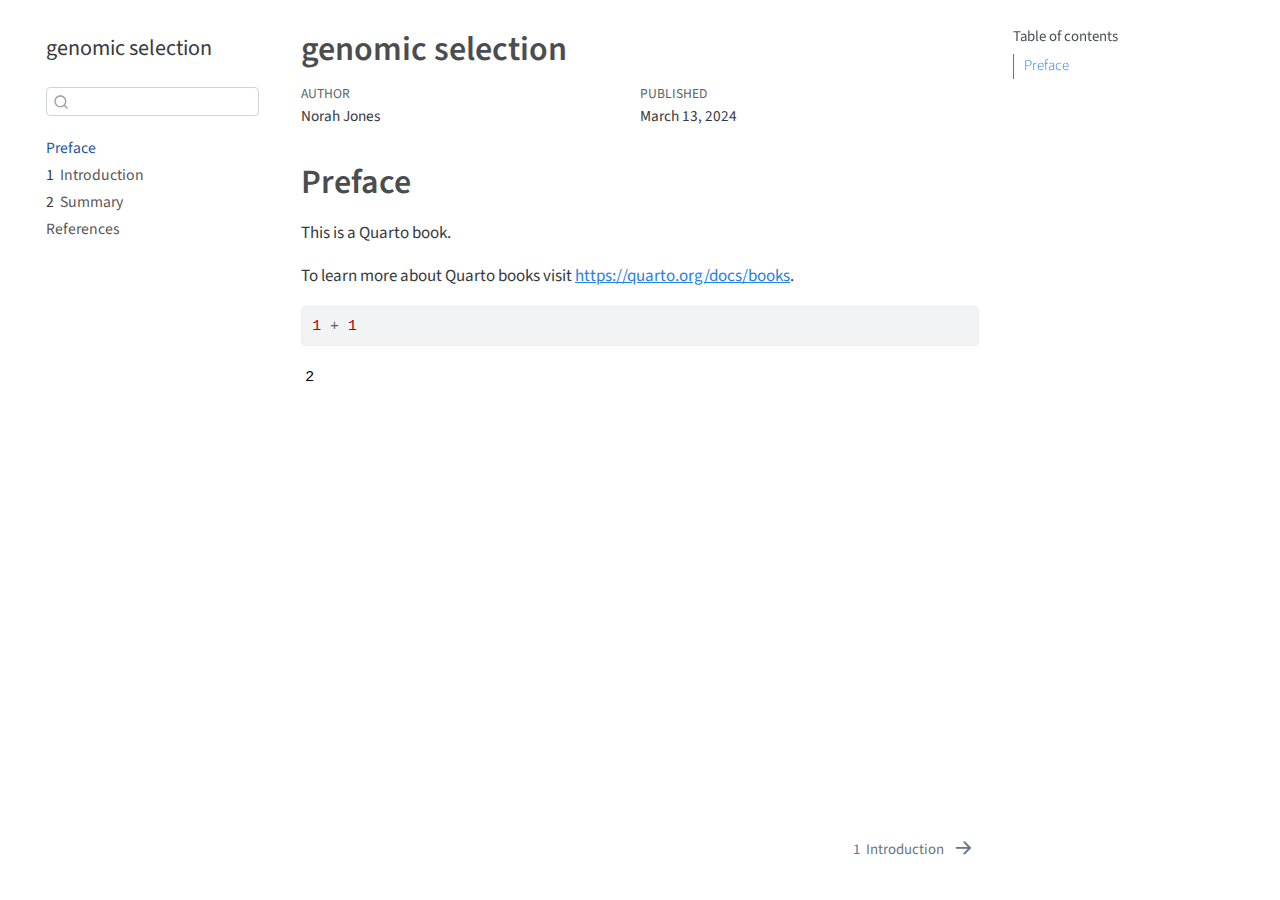
==== index.html @ f66734c4 "Built site for gh-pages" ====
<!DOCTYPE html>
<html xmlns="http://www.w3.org/1999/xhtml" lang="en" xml:lang="en"><head>

<meta charset="utf-8">
<meta name="generator" content="quarto-1.3.450">

<meta name="viewport" content="width=device-width, initial-scale=1.0, user-scalable=yes">

<meta name="author" content="Norah Jones">
<meta name="dcterms.date" content="2024-03-13">

<title>genomic selection</title>
<style>
code{white-space: pre-wrap;}
span.smallcaps{font-variant: small-caps;}
div.columns{display: flex; gap: min(4vw, 1.5em);}
div.column{flex: auto; overflow-x: auto;}
div.hanging-indent{margin-left: 1.5em; text-indent: -1.5em;}
ul.task-list{list-style: none;}
ul.task-list li input[type="checkbox"] {
  width: 0.8em;
  margin: 0 0.8em 0.2em -1em; /* quarto-specific, see https://github.com/quarto-dev/quarto-cli/issues/4556 */ 
  vertical-align: middle;
}
/* CSS for syntax highlighting */
pre > code.sourceCode { white-space: pre; position: relative; }
pre > code.sourceCode > span { display: inline-block; line-height: 1.25; }
pre > code.sourceCode > span:empty { height: 1.2em; }
.sourceCode { overflow: visible; }
code.sourceCode > span { color: inherit; text-decoration: inherit; }
div.sourceCode { margin: 1em 0; }
pre.sourceCode { margin: 0; }
@media screen {
div.sourceCode { overflow: auto; }
}
@media print {
pre > code.sourceCode { white-space: pre-wrap; }
pre > code.sourceCode > span { text-indent: -5em; padding-left: 5em; }
}
pre.numberSource code
  { counter-reset: source-line 0; }
pre.numberSource code > span
  { position: relative; left: -4em; counter-increment: source-line; }
pre.numberSource code > span > a:first-child::before
  { content: counter(source-line);
    position: relative; left: -1em; text-align: right; vertical-align: baseline;
    border: none; display: inline-block;
    -webkit-touch-callout: none; -webkit-user-select: none;
    -khtml-user-select: none; -moz-user-select: none;
    -ms-user-select: none; user-select: none;
    padding: 0 4px; width: 4em;
  }
pre.numberSource { margin-left: 3em;  padding-left: 4px; }
div.sourceCode
  {   }
@media screen {
pre > code.sourceCode > span > a:first-child::before { text-decoration: underline; }
}
</style>


<script src="site_libs/quarto-nav/quarto-nav.js"></script>
<script src="site_libs/quarto-nav/headroom.min.js"></script>
<script src="site_libs/clipboard/clipboard.min.js"></script>
<script src="site_libs/quarto-search/autocomplete.umd.js"></script>
<script src="site_libs/quarto-search/fuse.min.js"></script>
<script src="site_libs/quarto-search/quarto-search.js"></script>
<meta name="quarto:offset" content="./">
<link href="./intro.html" rel="next">
<script src="site_libs/quarto-html/quarto.js"></script>
<script src="site_libs/quarto-html/popper.min.js"></script>
<script src="site_libs/quarto-html/tippy.umd.min.js"></script>
<script src="site_libs/quarto-html/anchor.min.js"></script>
<link href="site_libs/quarto-html/tippy.css" rel="stylesheet">
<link href="site_libs/quarto-html/quarto-syntax-highlighting.css" rel="stylesheet" id="quarto-text-highlighting-styles">
<script src="site_libs/bootstrap/bootstrap.min.js"></script>
<link href="site_libs/bootstrap/bootstrap-icons.css" rel="stylesheet">
<link href="site_libs/bootstrap/bootstrap.min.css" rel="stylesheet" id="quarto-bootstrap" data-mode="light">
<script id="quarto-search-options" type="application/json">{
  "location": "sidebar",
  "copy-button": false,
  "collapse-after": 3,
  "panel-placement": "start",
  "type": "textbox",
  "limit": 20,
  "language": {
    "search-no-results-text": "No results",
    "search-matching-documents-text": "matching documents",
    "search-copy-link-title": "Copy link to search",
    "search-hide-matches-text": "Hide additional matches",
    "search-more-match-text": "more match in this document",
    "search-more-matches-text": "more matches in this document",
    "search-clear-button-title": "Clear",
    "search-detached-cancel-button-title": "Cancel",
    "search-submit-button-title": "Submit",
    "search-label": "Search"
  }
}</script>


</head>

<body class="nav-sidebar floating">

<div id="quarto-search-results"></div>
  <header id="quarto-header" class="headroom fixed-top">
  <nav class="quarto-secondary-nav">
    <div class="container-fluid d-flex">
      <button type="button" class="quarto-btn-toggle btn" data-bs-toggle="collapse" data-bs-target="#quarto-sidebar,#quarto-sidebar-glass" aria-controls="quarto-sidebar" aria-expanded="false" aria-label="Toggle sidebar navigation" onclick="if (window.quartoToggleHeadroom) { window.quartoToggleHeadroom(); }">
        <i class="bi bi-layout-text-sidebar-reverse"></i>
      </button>
      <nav class="quarto-page-breadcrumbs" aria-label="breadcrumb"><ol class="breadcrumb"><li class="breadcrumb-item"><a href="./index.html">Preface</a></li></ol></nav>
      <a class="flex-grow-1" role="button" data-bs-toggle="collapse" data-bs-target="#quarto-sidebar,#quarto-sidebar-glass" aria-controls="quarto-sidebar" aria-expanded="false" aria-label="Toggle sidebar navigation" onclick="if (window.quartoToggleHeadroom) { window.quartoToggleHeadroom(); }">      
      </a>
      <button type="button" class="btn quarto-search-button" aria-label="" onclick="window.quartoOpenSearch();">
        <i class="bi bi-search"></i>
      </button>
    </div>
  </nav>
</header>
<!-- content -->
<div id="quarto-content" class="quarto-container page-columns page-rows-contents page-layout-article">
<!-- sidebar -->
  <nav id="quarto-sidebar" class="sidebar collapse collapse-horizontal sidebar-navigation floating overflow-auto">
    <div class="pt-lg-2 mt-2 text-left sidebar-header">
    <div class="sidebar-title mb-0 py-0">
      <a href="./">genomic selection</a> 
    </div>
      </div>
        <div class="mt-2 flex-shrink-0 align-items-center">
        <div class="sidebar-search">
        <div id="quarto-search" class="" title="Search"></div>
        </div>
        </div>
    <div class="sidebar-menu-container"> 
    <ul class="list-unstyled mt-1">
        <li class="sidebar-item">
  <div class="sidebar-item-container"> 
  <a href="./index.html" class="sidebar-item-text sidebar-link active">
 <span class="menu-text">Preface</span></a>
  </div>
</li>
        <li class="sidebar-item">
  <div class="sidebar-item-container"> 
  <a href="./intro.html" class="sidebar-item-text sidebar-link">
 <span class="menu-text"><span class="chapter-number">1</span>&nbsp; <span class="chapter-title">Introduction</span></span></a>
  </div>
</li>
        <li class="sidebar-item">
  <div class="sidebar-item-container"> 
  <a href="./summary.html" class="sidebar-item-text sidebar-link">
 <span class="menu-text"><span class="chapter-number">2</span>&nbsp; <span class="chapter-title">Summary</span></span></a>
  </div>
</li>
        <li class="sidebar-item">
  <div class="sidebar-item-container"> 
  <a href="./references.html" class="sidebar-item-text sidebar-link">
 <span class="menu-text">References</span></a>
  </div>
</li>
    </ul>
    </div>
</nav>
<div id="quarto-sidebar-glass" data-bs-toggle="collapse" data-bs-target="#quarto-sidebar,#quarto-sidebar-glass"></div>
<!-- margin-sidebar -->
    <div id="quarto-margin-sidebar" class="sidebar margin-sidebar">
        <nav id="TOC" role="doc-toc" class="toc-active">
    <h2 id="toc-title">Table of contents</h2>
   
  <ul>
  <li><a href="#preface" id="toc-preface" class="nav-link active" data-scroll-target="#preface">Preface</a></li>
  </ul>
</nav>
    </div>
<!-- main -->
<main class="content" id="quarto-document-content">

<header id="title-block-header" class="quarto-title-block default">
<div class="quarto-title">
<h1 class="title">genomic selection</h1>
</div>



<div class="quarto-title-meta">

    <div>
    <div class="quarto-title-meta-heading">Author</div>
    <div class="quarto-title-meta-contents">
             <p>Norah Jones </p>
          </div>
  </div>
    
    <div>
    <div class="quarto-title-meta-heading">Published</div>
    <div class="quarto-title-meta-contents">
      <p class="date">March 13, 2024</p>
    </div>
  </div>
  
    
  </div>
  

</header>

<section id="preface" class="level1 unnumbered">
<h1 class="unnumbered">Preface</h1>
<p>This is a Quarto book.</p>
<p>To learn more about Quarto books visit <a href="https://quarto.org/docs/books" class="uri">https://quarto.org/docs/books</a>.</p>
<div class="cell" data-execution_count="1">
<div class="sourceCode cell-code" id="cb1"><pre class="sourceCode python code-with-copy"><code class="sourceCode python"><span id="cb1-1"><a href="#cb1-1" aria-hidden="true" tabindex="-1"></a><span class="dv">1</span> <span class="op">+</span> <span class="dv">1</span></span></code><button title="Copy to Clipboard" class="code-copy-button"><i class="bi"></i></button></pre></div>
<div class="cell-output cell-output-display" data-execution_count="1">
<pre><code>2</code></pre>
</div>
</div>


</section>

</main> <!-- /main -->
<script id="quarto-html-after-body" type="application/javascript">
window.document.addEventListener("DOMContentLoaded", function (event) {
  const toggleBodyColorMode = (bsSheetEl) => {
    const mode = bsSheetEl.getAttribute("data-mode");
    const bodyEl = window.document.querySelector("body");
    if (mode === "dark") {
      bodyEl.classList.add("quarto-dark");
      bodyEl.classList.remove("quarto-light");
    } else {
      bodyEl.classList.add("quarto-light");
      bodyEl.classList.remove("quarto-dark");
    }
  }
  const toggleBodyColorPrimary = () => {
    const bsSheetEl = window.document.querySelector("link#quarto-bootstrap");
    if (bsSheetEl) {
      toggleBodyColorMode(bsSheetEl);
    }
  }
  toggleBodyColorPrimary();  
  const icon = "";
  const anchorJS = new window.AnchorJS();
  anchorJS.options = {
    placement: 'right',
    icon: icon
  };
  anchorJS.add('.anchored');
  const isCodeAnnotation = (el) => {
    for (const clz of el.classList) {
      if (clz.startsWith('code-annotation-')) {                     
        return true;
      }
    }
    return false;
  }
  const clipboard = new window.ClipboardJS('.code-copy-button', {
    text: function(trigger) {
      const codeEl = trigger.previousElementSibling.cloneNode(true);
      for (const childEl of codeEl.children) {
        if (isCodeAnnotation(childEl)) {
          childEl.remove();
        }
      }
      return codeEl.innerText;
    }
  });
  clipboard.on('success', function(e) {
    // button target
    const button = e.trigger;
    // don't keep focus
    button.blur();
    // flash "checked"
    button.classList.add('code-copy-button-checked');
    var currentTitle = button.getAttribute("title");
    button.setAttribute("title", "Copied!");
    let tooltip;
    if (window.bootstrap) {
      button.setAttribute("data-bs-toggle", "tooltip");
      button.setAttribute("data-bs-placement", "left");
      button.setAttribute("data-bs-title", "Copied!");
      tooltip = new bootstrap.Tooltip(button, 
        { trigger: "manual", 
          customClass: "code-copy-button-tooltip",
          offset: [0, -8]});
      tooltip.show();    
    }
    setTimeout(function() {
      if (tooltip) {
        tooltip.hide();
        button.removeAttribute("data-bs-title");
        button.removeAttribute("data-bs-toggle");
        button.removeAttribute("data-bs-placement");
      }
      button.setAttribute("title", currentTitle);
      button.classList.remove('code-copy-button-checked');
    }, 1000);
    // clear code selection
    e.clearSelection();
  });
  function tippyHover(el, contentFn) {
    const config = {
      allowHTML: true,
      content: contentFn,
      maxWidth: 500,
      delay: 100,
      arrow: false,
      appendTo: function(el) {
          return el.parentElement;
      },
      interactive: true,
      interactiveBorder: 10,
      theme: 'quarto',
      placement: 'bottom-start'
    };
    window.tippy(el, config); 
  }
  const noterefs = window.document.querySelectorAll('a[role="doc-noteref"]');
  for (var i=0; i<noterefs.length; i++) {
    const ref = noterefs[i];
    tippyHover(ref, function() {
      // use id or data attribute instead here
      let href = ref.getAttribute('data-footnote-href') || ref.getAttribute('href');
      try { href = new URL(href).hash; } catch {}
      const id = href.replace(/^#\/?/, "");
      const note = window.document.getElementById(id);
      return note.innerHTML;
    });
  }
      let selectedAnnoteEl;
      const selectorForAnnotation = ( cell, annotation) => {
        let cellAttr = 'data-code-cell="' + cell + '"';
        let lineAttr = 'data-code-annotation="' +  annotation + '"';
        const selector = 'span[' + cellAttr + '][' + lineAttr + ']';
        return selector;
      }
      const selectCodeLines = (annoteEl) => {
        const doc = window.document;
        const targetCell = annoteEl.getAttribute("data-target-cell");
        const targetAnnotation = annoteEl.getAttribute("data-target-annotation");
        const annoteSpan = window.document.querySelector(selectorForAnnotation(targetCell, targetAnnotation));
        const lines = annoteSpan.getAttribute("data-code-lines").split(",");
        const lineIds = lines.map((line) => {
          return targetCell + "-" + line;
        })
        let top = null;
        let height = null;
        let parent = null;
        if (lineIds.length > 0) {
            //compute the position of the single el (top and bottom and make a div)
            const el = window.document.getElementById(lineIds[0]);
            top = el.offsetTop;
            height = el.offsetHeight;
            parent = el.parentElement.parentElement;
          if (lineIds.length > 1) {
            const lastEl = window.document.getElementById(lineIds[lineIds.length - 1]);
            const bottom = lastEl.offsetTop + lastEl.offsetHeight;
            height = bottom - top;
          }
          if (top !== null && height !== null && parent !== null) {
            // cook up a div (if necessary) and position it 
            let div = window.document.getElementById("code-annotation-line-highlight");
            if (div === null) {
              div = window.document.createElement("div");
              div.setAttribute("id", "code-annotation-line-highlight");
              div.style.position = 'absolute';
              parent.appendChild(div);
            }
            div.style.top = top - 2 + "px";
            div.style.height = height + 4 + "px";
            let gutterDiv = window.document.getElementById("code-annotation-line-highlight-gutter");
            if (gutterDiv === null) {
              gutterDiv = window.document.createElement("div");
              gutterDiv.setAttribute("id", "code-annotation-line-highlight-gutter");
              gutterDiv.style.position = 'absolute';
              const codeCell = window.document.getElementById(targetCell);
              const gutter = codeCell.querySelector('.code-annotation-gutter');
              gutter.appendChild(gutterDiv);
            }
            gutterDiv.style.top = top - 2 + "px";
            gutterDiv.style.height = height + 4 + "px";
          }
          selectedAnnoteEl = annoteEl;
        }
      };
      const unselectCodeLines = () => {
        const elementsIds = ["code-annotation-line-highlight", "code-annotation-line-highlight-gutter"];
        elementsIds.forEach((elId) => {
          const div = window.document.getElementById(elId);
          if (div) {
            div.remove();
          }
        });
        selectedAnnoteEl = undefined;
      };
      // Attach click handler to the DT
      const annoteDls = window.document.querySelectorAll('dt[data-target-cell]');
      for (const annoteDlNode of annoteDls) {
        annoteDlNode.addEventListener('click', (event) => {
          const clickedEl = event.target;
          if (clickedEl !== selectedAnnoteEl) {
            unselectCodeLines();
            const activeEl = window.document.querySelector('dt[data-target-cell].code-annotation-active');
            if (activeEl) {
              activeEl.classList.remove('code-annotation-active');
            }
            selectCodeLines(clickedEl);
            clickedEl.classList.add('code-annotation-active');
          } else {
            // Unselect the line
            unselectCodeLines();
            clickedEl.classList.remove('code-annotation-active');
          }
        });
      }
  const findCites = (el) => {
    const parentEl = el.parentElement;
    if (parentEl) {
      const cites = parentEl.dataset.cites;
      if (cites) {
        return {
          el,
          cites: cites.split(' ')
        };
      } else {
        return findCites(el.parentElement)
      }
    } else {
      return undefined;
    }
  };
  var bibliorefs = window.document.querySelectorAll('a[role="doc-biblioref"]');
  for (var i=0; i<bibliorefs.length; i++) {
    const ref = bibliorefs[i];
    const citeInfo = findCites(ref);
    if (citeInfo) {
      tippyHover(citeInfo.el, function() {
        var popup = window.document.createElement('div');
        citeInfo.cites.forEach(function(cite) {
          var citeDiv = window.document.createElement('div');
          citeDiv.classList.add('hanging-indent');
          citeDiv.classList.add('csl-entry');
          var biblioDiv = window.document.getElementById('ref-' + cite);
          if (biblioDiv) {
            citeDiv.innerHTML = biblioDiv.innerHTML;
          }
          popup.appendChild(citeDiv);
        });
        return popup.innerHTML;
      });
    }
  }
});
</script>
<nav class="page-navigation">
  <div class="nav-page nav-page-previous">
  </div>
  <div class="nav-page nav-page-next">
      <a href="./intro.html" class="pagination-link">
        <span class="nav-page-text"><span class="chapter-number">1</span>&nbsp; <span class="chapter-title">Introduction</span></span> <i class="bi bi-arrow-right-short"></i>
      </a>
  </div>
</nav>
</div> <!-- /content -->



</body></html>
---- site_libs/quarto-html/tippy.css ----
.tippy-box[data-animation=fade][data-state=hidden]{opacity:0}[data-tippy-root]{max-width:calc(100vw - 10px)}.tippy-box{position:relative;background-color:#333;color:#fff;border-radius:4px;font-size:14px;line-height:1.4;white-space:normal;outline:0;transition-property:transform,visibility,opacity}.tippy-box[data-placement^=top]>.tippy-arrow{bottom:0}.tippy-box[data-placement^=top]>.tippy-arrow:before{bottom:-7px;left:0;border-width:8px 8px 0;border-top-color:initial;transform-origin:center top}.tippy-box[data-placement^=bottom]>.tippy-arrow{top:0}.tippy-box[data-placement^=bottom]>.tippy-arrow:before{top:-7px;left:0;border-width:0 8px 8px;border-bottom-color:initial;transform-origin:center bottom}.tippy-box[data-placement^=left]>.tippy-arrow{right:0}.tippy-box[data-placement^=left]>.tippy-arrow:before{border-width:8px 0 8px 8px;border-left-color:initial;right:-7px;transform-origin:center left}.tippy-box[data-placement^=right]>.tippy-arrow{left:0}.tippy-box[data-placement^=right]>.tippy-arrow:before{left:-7px;border-width:8px 8px 8px 0;border-right-color:initial;transform-origin:center right}.tippy-box[data-inertia][data-state=visible]{transition-timing-function:cubic-bezier(.54,1.5,.38,1.11)}.tippy-arrow{width:16px;height:16px;color:#333}.tippy-arrow:before{content:"";position:absolute;border-color:transparent;border-style:solid}.tippy-content{position:relative;padding:5px 9px;z-index:1}
---- site_libs/quarto-html/quarto-syntax-highlighting.css ----
/* quarto syntax highlight colors */
:root {
  --quarto-hl-ot-color: #003B4F;
  --quarto-hl-at-color: #657422;
  --quarto-hl-ss-color: #20794D;
  --quarto-hl-an-color: #5E5E5E;
  --quarto-hl-fu-color: #4758AB;
  --quarto-hl-st-color: #20794D;
  --quarto-hl-cf-color: #003B4F;
  --quarto-hl-op-color: #5E5E5E;
  --quarto-hl-er-color: #AD0000;
  --quarto-hl-bn-color: #AD0000;
  --quarto-hl-al-color: #AD0000;
  --quarto-hl-va-color: #111111;
  --quarto-hl-bu-color: inherit;
  --quarto-hl-ex-color: inherit;
  --quarto-hl-pp-color: #AD0000;
  --quarto-hl-in-color: #5E5E5E;
  --quarto-hl-vs-color: #20794D;
  --quarto-hl-wa-color: #5E5E5E;
  --quarto-hl-do-color: #5E5E5E;
  --quarto-hl-im-color: #00769E;
  --quarto-hl-ch-color: #20794D;
  --quarto-hl-dt-color: #AD0000;
  --quarto-hl-fl-color: #AD0000;
  --quarto-hl-co-color: #5E5E5E;
  --quarto-hl-cv-color: #5E5E5E;
  --quarto-hl-cn-color: #8f5902;
  --quarto-hl-sc-color: #5E5E5E;
  --quarto-hl-dv-color: #AD0000;
  --quarto-hl-kw-color: #003B4F;
}

/* other quarto variables */
:root {
  --quarto-font-monospace: SFMono-Regular, Menlo, Monaco, Consolas, "Liberation Mono", "Courier New", monospace;
}

pre > code.sourceCode > span {
  color: #003B4F;
}

code span {
  color: #003B4F;
}

code.sourceCode > span {
  color: #003B4F;
}

div.sourceCode,
div.sourceCode pre.sourceCode {
  color: #003B4F;
}

code span.ot {
  color: #003B4F;
  font-style: inherit;
}

code span.at {
  color: #657422;
  font-style: inherit;
}

code span.ss {
  color: #20794D;
  font-style: inherit;
}

code span.an {
  color: #5E5E5E;
  font-style: inherit;
}

code span.fu {
  color: #4758AB;
  font-style: inherit;
}

code span.st {
  color: #20794D;
  font-style: inherit;
}

code span.cf {
  color: #003B4F;
  font-style: inherit;
}

code span.op {
  color: #5E5E5E;
  font-style: inherit;
}

code span.er {
  color: #AD0000;
  font-style: inherit;
}

code span.bn {
  color: #AD0000;
  font-style: inherit;
}

code span.al {
  color: #AD0000;
  font-style: inherit;
}

code span.va {
  color: #111111;
  font-style: inherit;
}

code span.bu {
  font-style: inherit;
}

code span.ex {
  font-style: inherit;
}

code span.pp {
  color: #AD0000;
  font-style: inherit;
}

code span.in {
  color: #5E5E5E;
  font-style: inherit;
}

code span.vs {
  color: #20794D;
  font-style: inherit;
}

code span.wa {
  color: #5E5E5E;
  font-style: italic;
}

code span.do {
  color: #5E5E5E;
  font-style: italic;
}

code span.im {
  color: #00769E;
  font-style: inherit;
}

code span.ch {
  color: #20794D;
  font-style: inherit;
}

code span.dt {
  color: #AD0000;
  font-style: inherit;
}

code span.fl {
  color: #AD0000;
  font-style: inherit;
}

code span.co {
  color: #5E5E5E;
  font-style: inherit;
}

code span.cv {
  color: #5E5E5E;
  font-style: italic;
}

code span.cn {
  color: #8f5902;
  font-style: inherit;
}

code span.sc {
  color: #5E5E5E;
  font-style: inherit;
}

code span.dv {
  color: #AD0000;
  font-style: inherit;
}

code span.kw {
  color: #003B4F;
  font-style: inherit;
}

.prevent-inlining {
  content: "</";
}

/*# sourceMappingURL=debc5d5d77c3f9108843748ff7464032.css.map */
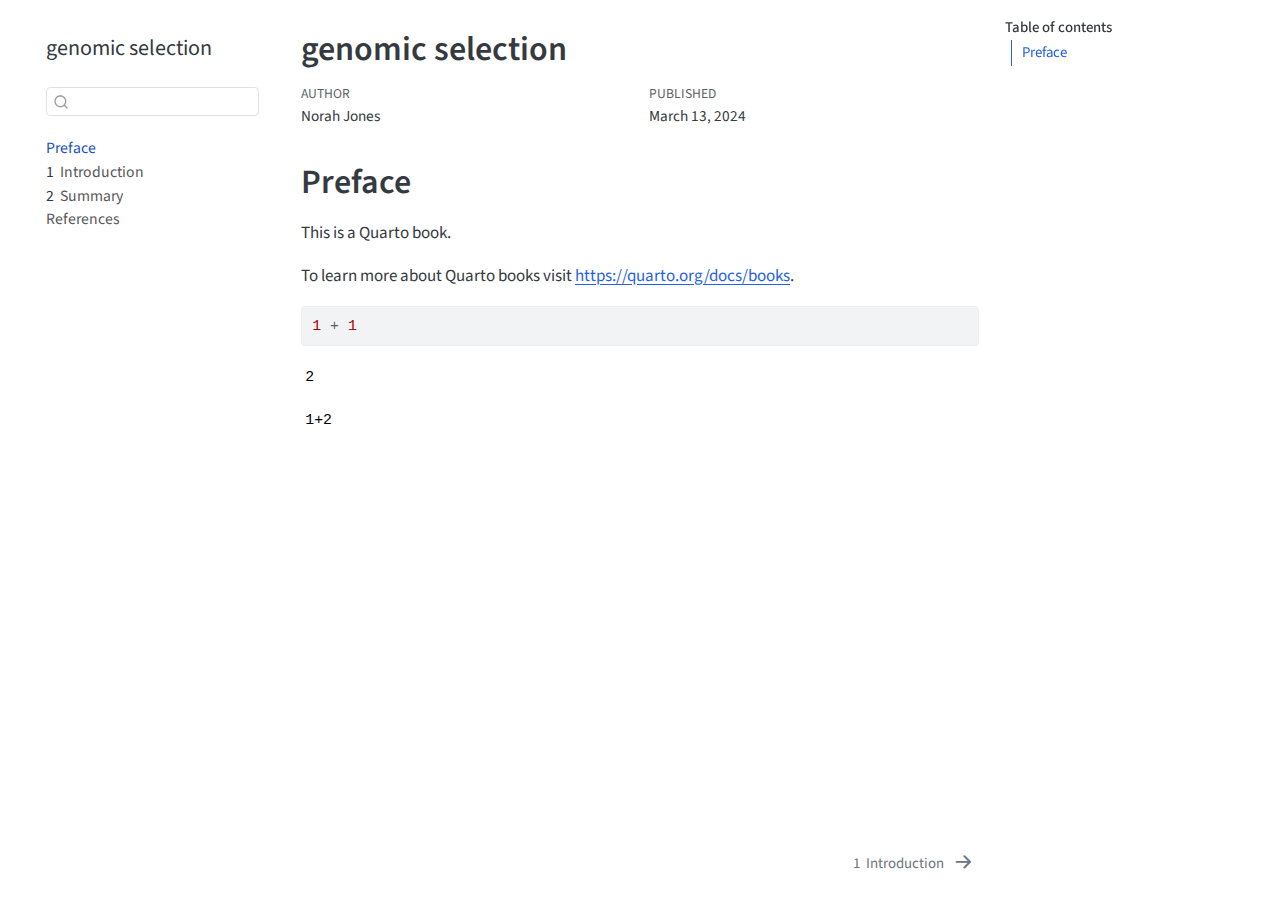
==== commit 31071e74: "Built site for gh-pages" ====
--- a/index.html
+++ b/index.html
@@ -2,7 +2,7 @@
 <html xmlns="http://www.w3.org/1999/xhtml" lang="en" xml:lang="en"><head>
 
 <meta charset="utf-8">
-<meta name="generator" content="quarto-1.3.450">
+<meta name="generator" content="quarto-1.4.551">
 
 <meta name="viewport" content="width=device-width, initial-scale=1.0, user-scalable=yes">
 
@@ -24,7 +24,7 @@
 }
 /* CSS for syntax highlighting */
 pre > code.sourceCode { white-space: pre; position: relative; }
-pre > code.sourceCode > span { display: inline-block; line-height: 1.25; }
+pre > code.sourceCode > span { line-height: 1.25; }
 pre > code.sourceCode > span:empty { height: 1.2em; }
 .sourceCode { overflow: visible; }
 code.sourceCode > span { color: inherit; text-decoration: inherit; }
@@ -82,7 +82,13 @@
   "collapse-after": 3,
   "panel-placement": "start",
   "type": "textbox",
-  "limit": 20,
+  "limit": 50,
+  "keyboard-shortcut": [
+    "f",
+    "/",
+    "s"
+  ],
+  "show-item-context": false,
   "language": {
     "search-no-results-text": "No results",
     "search-matching-documents-text": "matching documents",
@@ -91,6 +97,7 @@
     "search-more-match-text": "more match in this document",
     "search-more-matches-text": "more matches in this document",
     "search-clear-button-title": "Clear",
+    "search-text-placeholder": "",
     "search-detached-cancel-button-title": "Cancel",
     "search-submit-button-title": "Submit",
     "search-label": "Search"
@@ -106,12 +113,12 @@
   <header id="quarto-header" class="headroom fixed-top">
   <nav class="quarto-secondary-nav">
     <div class="container-fluid d-flex">
-      <button type="button" class="quarto-btn-toggle btn" data-bs-toggle="collapse" data-bs-target="#quarto-sidebar,#quarto-sidebar-glass" aria-controls="quarto-sidebar" aria-expanded="false" aria-label="Toggle sidebar navigation" onclick="if (window.quartoToggleHeadroom) { window.quartoToggleHeadroom(); }">
+      <button type="button" class="quarto-btn-toggle btn" data-bs-toggle="collapse" data-bs-target=".quarto-sidebar-collapse-item" aria-controls="quarto-sidebar" aria-expanded="false" aria-label="Toggle sidebar navigation" onclick="if (window.quartoToggleHeadroom) { window.quartoToggleHeadroom(); }">
         <i class="bi bi-layout-text-sidebar-reverse"></i>
       </button>
-      <nav class="quarto-page-breadcrumbs" aria-label="breadcrumb"><ol class="breadcrumb"><li class="breadcrumb-item"><a href="./index.html">Preface</a></li></ol></nav>
-      <a class="flex-grow-1" role="button" data-bs-toggle="collapse" data-bs-target="#quarto-sidebar,#quarto-sidebar-glass" aria-controls="quarto-sidebar" aria-expanded="false" aria-label="Toggle sidebar navigation" onclick="if (window.quartoToggleHeadroom) { window.quartoToggleHeadroom(); }">      
-      </a>
+        <nav class="quarto-page-breadcrumbs" aria-label="breadcrumb"><ol class="breadcrumb"><li class="breadcrumb-item"><a href="./index.html">Preface</a></li></ol></nav>
+        <a class="flex-grow-1" role="button" data-bs-toggle="collapse" data-bs-target=".quarto-sidebar-collapse-item" aria-controls="quarto-sidebar" aria-expanded="false" aria-label="Toggle sidebar navigation" onclick="if (window.quartoToggleHeadroom) { window.quartoToggleHeadroom(); }">      
+        </a>
       <button type="button" class="btn quarto-search-button" aria-label="" onclick="window.quartoOpenSearch();">
         <i class="bi bi-search"></i>
       </button>
@@ -121,7 +128,7 @@
 <!-- content -->
 <div id="quarto-content" class="quarto-container page-columns page-rows-contents page-layout-article">
 <!-- sidebar -->
-  <nav id="quarto-sidebar" class="sidebar collapse collapse-horizontal sidebar-navigation floating overflow-auto">
+  <nav id="quarto-sidebar" class="sidebar collapse collapse-horizontal quarto-sidebar-collapse-item sidebar-navigation floating overflow-auto">
     <div class="pt-lg-2 mt-2 text-left sidebar-header">
     <div class="sidebar-title mb-0 py-0">
       <a href="./">genomic selection</a> 
@@ -161,7 +168,7 @@
     </ul>
     </div>
 </nav>
-<div id="quarto-sidebar-glass" data-bs-toggle="collapse" data-bs-target="#quarto-sidebar,#quarto-sidebar-glass"></div>
+<div id="quarto-sidebar-glass" class="quarto-sidebar-collapse-item" data-bs-toggle="collapse" data-bs-target=".quarto-sidebar-collapse-item"></div>
 <!-- margin-sidebar -->
     <div id="quarto-margin-sidebar" class="sidebar margin-sidebar">
         <nav id="TOC" role="doc-toc" class="toc-active">
@@ -202,18 +209,21 @@
   </div>
   
 
+
 </header>
+
 
 <section id="preface" class="level1 unnumbered">
 <h1 class="unnumbered">Preface</h1>
 <p>This is a Quarto book.</p>
 <p>To learn more about Quarto books visit <a href="https://quarto.org/docs/books" class="uri">https://quarto.org/docs/books</a>.</p>
-<div class="cell" data-execution_count="1">
+<div id="26f8bf1b" class="cell" data-execution_count="1">
 <div class="sourceCode cell-code" id="cb1"><pre class="sourceCode python code-with-copy"><code class="sourceCode python"><span id="cb1-1"><a href="#cb1-1" aria-hidden="true" tabindex="-1"></a><span class="dv">1</span> <span class="op">+</span> <span class="dv">1</span></span></code><button title="Copy to Clipboard" class="code-copy-button"><i class="bi"></i></button></pre></div>
 <div class="cell-output cell-output-display" data-execution_count="1">
 <pre><code>2</code></pre>
 </div>
 </div>
+<pre class="{r}"><code>1+2</code></pre>
 
 
 </section>
@@ -298,10 +308,27 @@
     // clear code selection
     e.clearSelection();
   });
-  function tippyHover(el, contentFn) {
+    var localhostRegex = new RegExp(/^(?:http|https):\/\/localhost\:?[0-9]*\//);
+    var mailtoRegex = new RegExp(/^mailto:/);
+      var filterRegex = new RegExp('/' + window.location.host + '/');
+    var isInternal = (href) => {
+        return filterRegex.test(href) || localhostRegex.test(href) || mailtoRegex.test(href);
+    }
+    // Inspect non-navigation links and adorn them if external
+ 	var links = window.document.querySelectorAll('a[href]:not(.nav-link):not(.navbar-brand):not(.toc-action):not(.sidebar-link):not(.sidebar-item-toggle):not(.pagination-link):not(.no-external):not([aria-hidden]):not(.dropdown-item):not(.quarto-navigation-tool)');
+    for (var i=0; i<links.length; i++) {
+      const link = links[i];
+      if (!isInternal(link.href)) {
+        // undo the damage that might have been done by quarto-nav.js in the case of
+        // links that we want to consider external
+        if (link.dataset.originalHref !== undefined) {
+          link.href = link.dataset.originalHref;
+        }
+      }
+    }
+  function tippyHover(el, contentFn, onTriggerFn, onUntriggerFn) {
     const config = {
       allowHTML: true,
-      content: contentFn,
       maxWidth: 500,
       delay: 100,
       arrow: false,
@@ -311,8 +338,17 @@
       interactive: true,
       interactiveBorder: 10,
       theme: 'quarto',
-      placement: 'bottom-start'
+      placement: 'bottom-start',
     };
+    if (contentFn) {
+      config.content = contentFn;
+    }
+    if (onTriggerFn) {
+      config.onTrigger = onTriggerFn;
+    }
+    if (onUntriggerFn) {
+      config.onUntrigger = onUntriggerFn;
+    }
     window.tippy(el, config); 
   }
   const noterefs = window.document.querySelectorAll('a[role="doc-noteref"]');
@@ -324,7 +360,130 @@
       try { href = new URL(href).hash; } catch {}
       const id = href.replace(/^#\/?/, "");
       const note = window.document.getElementById(id);
-      return note.innerHTML;
+      if (note) {
+        return note.innerHTML;
+      } else {
+        return "";
+      }
+    });
+  }
+  const xrefs = window.document.querySelectorAll('a.quarto-xref');
+  const processXRef = (id, note) => {
+    // Strip column container classes
+    const stripColumnClz = (el) => {
+      el.classList.remove("page-full", "page-columns");
+      if (el.children) {
+        for (const child of el.children) {
+          stripColumnClz(child);
+        }
+      }
+    }
+    stripColumnClz(note)
+    if (id === null || id.startsWith('sec-')) {
+      // Special case sections, only their first couple elements
+      const container = document.createElement("div");
+      if (note.children && note.children.length > 2) {
+        container.appendChild(note.children[0].cloneNode(true));
+        for (let i = 1; i < note.children.length; i++) {
+          const child = note.children[i];
+          if (child.tagName === "P" && child.innerText === "") {
+            continue;
+          } else {
+            container.appendChild(child.cloneNode(true));
+            break;
+          }
+        }
+        if (window.Quarto?.typesetMath) {
+          window.Quarto.typesetMath(container);
+        }
+        return container.innerHTML
+      } else {
+        if (window.Quarto?.typesetMath) {
+          window.Quarto.typesetMath(note);
+        }
+        return note.innerHTML;
+      }
+    } else {
+      // Remove any anchor links if they are present
+      const anchorLink = note.querySelector('a.anchorjs-link');
+      if (anchorLink) {
+        anchorLink.remove();
+      }
+      if (window.Quarto?.typesetMath) {
+        window.Quarto.typesetMath(note);
+      }
+      // TODO in 1.5, we should make sure this works without a callout special case
+      if (note.classList.contains("callout")) {
+        return note.outerHTML;
+      } else {
+        return note.innerHTML;
+      }
+    }
+  }
+  for (var i=0; i<xrefs.length; i++) {
+    const xref = xrefs[i];
+    tippyHover(xref, undefined, function(instance) {
+      instance.disable();
+      let url = xref.getAttribute('href');
+      let hash = undefined; 
+      if (url.startsWith('#')) {
+        hash = url;
+      } else {
+        try { hash = new URL(url).hash; } catch {}
+      }
+      if (hash) {
+        const id = hash.replace(/^#\/?/, "");
+        const note = window.document.getElementById(id);
+        if (note !== null) {
+          try {
+            const html = processXRef(id, note.cloneNode(true));
+            instance.setContent(html);
+          } finally {
+            instance.enable();
+            instance.show();
+          }
+        } else {
+          // See if we can fetch this
+          fetch(url.split('#')[0])
+          .then(res => res.text())
+          .then(html => {
+            const parser = new DOMParser();
+            const htmlDoc = parser.parseFromString(html, "text/html");
+            const note = htmlDoc.getElementById(id);
+            if (note !== null) {
+              const html = processXRef(id, note);
+              instance.setContent(html);
+            } 
+          }).finally(() => {
+            instance.enable();
+            instance.show();
+          });
+        }
+      } else {
+        // See if we can fetch a full url (with no hash to target)
+        // This is a special case and we should probably do some content thinning / targeting
+        fetch(url)
+        .then(res => res.text())
+        .then(html => {
+          const parser = new DOMParser();
+          const htmlDoc = parser.parseFromString(html, "text/html");
+          const note = htmlDoc.querySelector('main.content');
+          if (note !== null) {
+            // This should only happen for chapter cross references
+            // (since there is no id in the URL)
+            // remove the first header
+            if (note.children.length > 0 && note.children[0].tagName === "HEADER") {
+              note.children[0].remove();
+            }
+            const html = processXRef(null, note);
+            instance.setContent(html);
+          } 
+        }).finally(() => {
+          instance.enable();
+          instance.show();
+        });
+      }
+    }, function(instance) {
     });
   }
       let selectedAnnoteEl;
@@ -368,6 +527,7 @@
             }
             div.style.top = top - 2 + "px";
             div.style.height = height + 4 + "px";
+            div.style.left = 0;
             let gutterDiv = window.document.getElementById("code-annotation-line-highlight-gutter");
             if (gutterDiv === null) {
               gutterDiv = window.document.createElement("div");
@@ -393,6 +553,32 @@
         });
         selectedAnnoteEl = undefined;
       };
+        // Handle positioning of the toggle
+    window.addEventListener(
+      "resize",
+      throttle(() => {
+        elRect = undefined;
+        if (selectedAnnoteEl) {
+          selectCodeLines(selectedAnnoteEl);
+        }
+      }, 10)
+    );
+    function throttle(fn, ms) {
+    let throttle = false;
+    let timer;
+      return (...args) => {
+        if(!throttle) { // first call gets through
+            fn.apply(this, args);
+            throttle = true;
+        } else { // all the others get throttled
+            if(timer) clearTimeout(timer); // cancel #2
+            timer = setTimeout(() => {
+              fn.apply(this, args);
+              timer = throttle = false;
+            }, ms);
+        }
+      };
+    }
       // Attach click handler to the DT
       const annoteDls = window.document.querySelectorAll('dt[data-target-cell]');
       for (const annoteDlNode of annoteDls) {
@@ -456,7 +642,7 @@
   <div class="nav-page nav-page-previous">
   </div>
   <div class="nav-page nav-page-next">
-      <a href="./intro.html" class="pagination-link">
+      <a href="./intro.html" class="pagination-link" aria-label="Introduction">
         <span class="nav-page-text"><span class="chapter-number">1</span>&nbsp; <span class="chapter-title">Introduction</span></span> <i class="bi bi-arrow-right-short"></i>
       </a>
   </div>
@@ -465,4 +651,5 @@
 
 
 
+
 </body></html>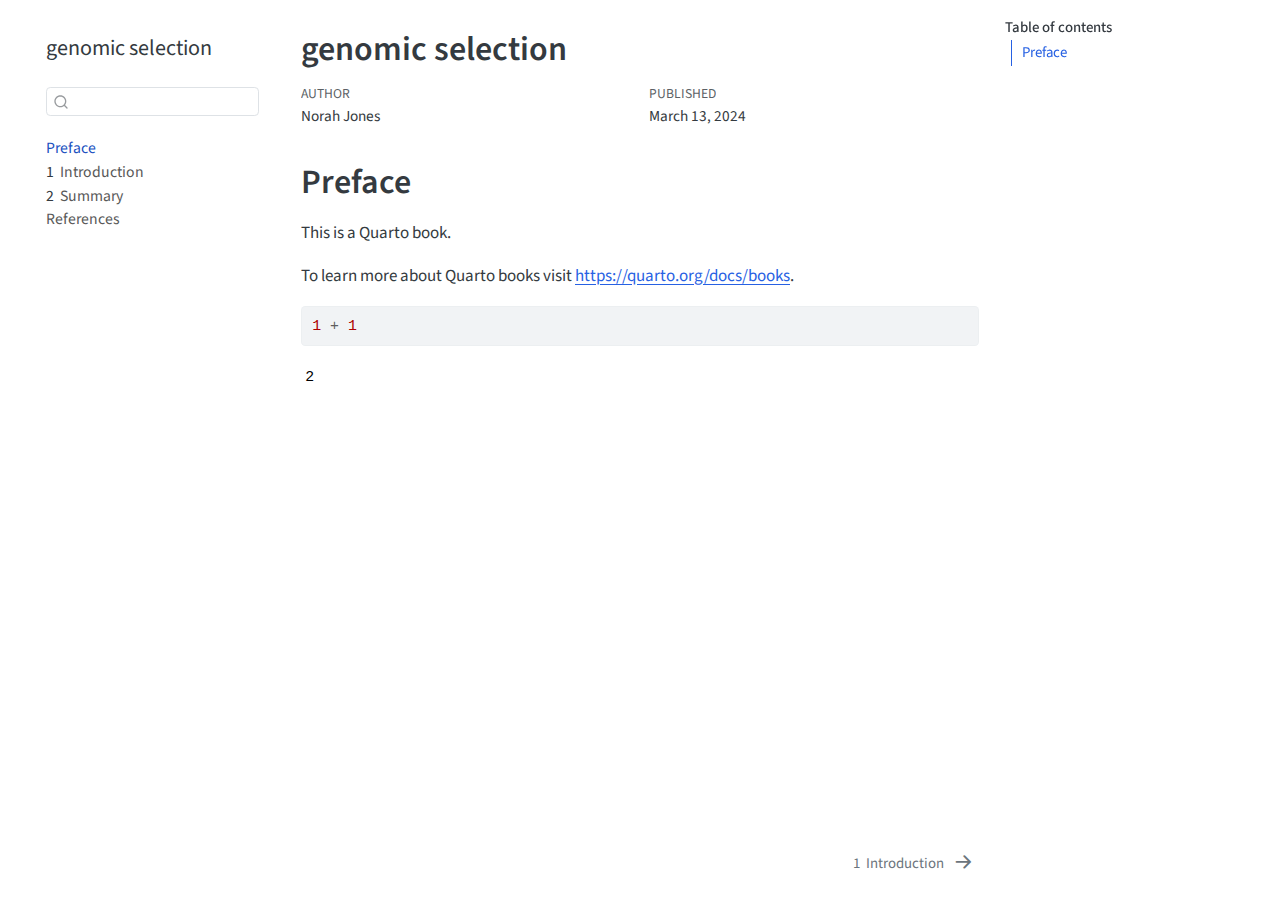
==== commit c0253882: "Built site for gh-pages" ====
--- a/index.html
+++ b/index.html
@@ -217,13 +217,12 @@
 <h1 class="unnumbered">Preface</h1>
 <p>This is a Quarto book.</p>
 <p>To learn more about Quarto books visit <a href="https://quarto.org/docs/books" class="uri">https://quarto.org/docs/books</a>.</p>
-<div id="26f8bf1b" class="cell" data-execution_count="1">
+<div id="78f71960" class="cell" data-execution_count="1">
 <div class="sourceCode cell-code" id="cb1"><pre class="sourceCode python code-with-copy"><code class="sourceCode python"><span id="cb1-1"><a href="#cb1-1" aria-hidden="true" tabindex="-1"></a><span class="dv">1</span> <span class="op">+</span> <span class="dv">1</span></span></code><button title="Copy to Clipboard" class="code-copy-button"><i class="bi"></i></button></pre></div>
 <div class="cell-output cell-output-display" data-execution_count="1">
 <pre><code>2</code></pre>
 </div>
 </div>
-<pre class="{r}"><code>1+2</code></pre>
 
 
 </section>
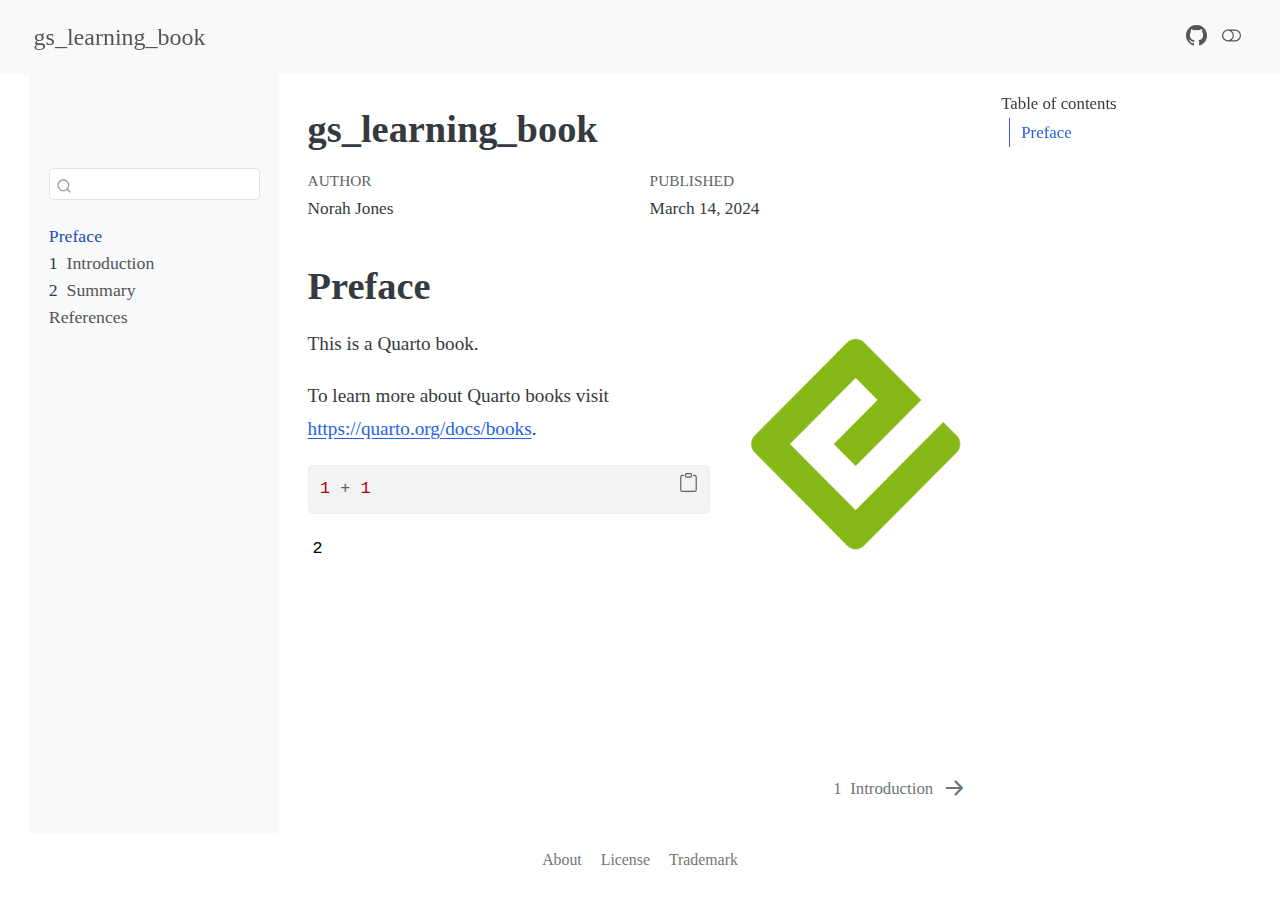
==== commit b1715b89: "Built site for gh-pages" ====
--- a/index.html
+++ b/index.html
@@ -7,9 +7,9 @@
 <meta name="viewport" content="width=device-width, initial-scale=1.0, user-scalable=yes">
 
 <meta name="author" content="Norah Jones">
-<meta name="dcterms.date" content="2024-03-13">
-
-<title>genomic selection</title>
+<meta name="dcterms.date" content="2024-03-14">
+
+<title>gs_learning_book</title>
 <style>
 code{white-space: pre-wrap;}
 span.smallcaps{font-variant: small-caps;}
@@ -67,15 +67,18 @@
 <script src="site_libs/quarto-search/quarto-search.js"></script>
 <meta name="quarto:offset" content="./">
 <link href="./intro.html" rel="next">
+<link href="./cover.png" rel="icon" type="image/png">
 <script src="site_libs/quarto-html/quarto.js"></script>
 <script src="site_libs/quarto-html/popper.min.js"></script>
 <script src="site_libs/quarto-html/tippy.umd.min.js"></script>
 <script src="site_libs/quarto-html/anchor.min.js"></script>
 <link href="site_libs/quarto-html/tippy.css" rel="stylesheet">
-<link href="site_libs/quarto-html/quarto-syntax-highlighting.css" rel="stylesheet" id="quarto-text-highlighting-styles">
+<link href="site_libs/quarto-html/quarto-syntax-highlighting.css" rel="stylesheet" class="quarto-color-scheme" id="quarto-text-highlighting-styles">
+<link href="site_libs/quarto-html/quarto-syntax-highlighting-dark.css" rel="prefetch" class="quarto-color-scheme quarto-color-alternate" id="quarto-text-highlighting-styles">
 <script src="site_libs/bootstrap/bootstrap.min.js"></script>
 <link href="site_libs/bootstrap/bootstrap-icons.css" rel="stylesheet">
-<link href="site_libs/bootstrap/bootstrap.min.css" rel="stylesheet" id="quarto-bootstrap" data-mode="light">
+<link href="site_libs/bootstrap/bootstrap.min.css" rel="stylesheet" class="quarto-color-scheme" id="quarto-bootstrap" data-mode="light">
+<link href="site_libs/bootstrap/bootstrap-dark.min.css" rel="prefetch" class="quarto-color-scheme quarto-color-alternate" id="quarto-bootstrap" data-mode="dark">
 <script id="quarto-search-options" type="application/json">{
   "location": "sidebar",
   "copy-button": false,
@@ -88,7 +91,6 @@
     "/",
     "s"
   ],
-  "show-item-context": false,
   "language": {
     "search-no-results-text": "No results",
     "search-matching-documents-text": "matching documents",
@@ -105,12 +107,41 @@
 }</script>
 
 
+<meta name="twitter:title" content="gs_learning_book">
+<meta name="twitter:description" content="">
+<meta name="twitter:image" content="cover.png">
+<meta name="twitter:site" content="@tonyituite">
+<meta name="twitter:card" content="summary_large_image">
 </head>
 
-<body class="nav-sidebar floating">
+<body class="nav-sidebar floating nav-fixed">
 
 <div id="quarto-search-results"></div>
   <header id="quarto-header" class="headroom fixed-top">
+    <nav class="navbar navbar-expand-lg " data-bs-theme="dark">
+      <div class="navbar-container container-fluid">
+      <div class="navbar-brand-container mx-auto">
+    <a class="navbar-brand" href="./index.html">
+    <span class="navbar-title">gs_learning_book</span>
+    </a>
+  </div>
+          <button class="navbar-toggler" type="button" data-bs-toggle="collapse" data-bs-target="#navbarCollapse" aria-controls="navbarCollapse" aria-expanded="false" aria-label="Toggle navigation" onclick="if (window.quartoToggleHeadroom) { window.quartoToggleHeadroom(); }">
+  <span class="navbar-toggler-icon"></span>
+</button>
+          <div class="collapse navbar-collapse" id="navbarCollapse">
+            <ul class="navbar-nav navbar-nav-scroll ms-auto">
+  <li class="nav-item compact">
+    <a class="nav-link" href="https://github.com/"> <i class="bi bi-github" role="img" aria-label="GitHub">
+</i> 
+<span class="menu-text"></span></a>
+  </li>  
+</ul>
+          </div> <!-- /navcollapse -->
+          <div class="quarto-navbar-tools">
+  <a href="" class="quarto-color-scheme-toggle quarto-navigation-tool  px-1" onclick="window.quartoToggleColorScheme(); return false;" title="Toggle dark mode"><i class="bi"></i></a>
+</div>
+      </div> <!-- /container-fluid -->
+    </nav>
   <nav class="quarto-secondary-nav">
     <div class="container-fluid d-flex">
       <button type="button" class="quarto-btn-toggle btn" data-bs-toggle="collapse" data-bs-target=".quarto-sidebar-collapse-item" aria-controls="quarto-sidebar" aria-expanded="false" aria-label="Toggle sidebar navigation" onclick="if (window.quartoToggleHeadroom) { window.quartoToggleHeadroom(); }">
@@ -126,13 +157,13 @@
   </nav>
 </header>
 <!-- content -->
-<div id="quarto-content" class="quarto-container page-columns page-rows-contents page-layout-article">
+<div id="quarto-content" class="quarto-container page-columns page-rows-contents page-layout-article page-navbar">
 <!-- sidebar -->
   <nav id="quarto-sidebar" class="sidebar collapse collapse-horizontal quarto-sidebar-collapse-item sidebar-navigation floating overflow-auto">
-    <div class="pt-lg-2 mt-2 text-left sidebar-header">
-    <div class="sidebar-title mb-0 py-0">
-      <a href="./">genomic selection</a> 
-    </div>
+    <div class="pt-lg-2 mt-2 text-left sidebar-header sidebar-header-stacked">
+      <a href="./index.html" class="sidebar-logo-link">
+      <img src="./analysis.png" alt="" class="sidebar-logo py-0 d-lg-inline d-none">
+      </a>
       </div>
         <div class="mt-2 flex-shrink-0 align-items-center">
         <div class="sidebar-search">
@@ -184,7 +215,7 @@
 
 <header id="title-block-header" class="quarto-title-block default">
 <div class="quarto-title">
-<h1 class="title">genomic selection</h1>
+<h1 class="title">gs_learning_book</h1>
 </div>
 
 
@@ -201,7 +232,7 @@
     <div>
     <div class="quarto-title-meta-heading">Published</div>
     <div class="quarto-title-meta-contents">
-      <p class="date">March 13, 2024</p>
+      <p class="date">March 14, 2024</p>
     </div>
   </div>
   
@@ -213,11 +244,12 @@
 </header>
 
 
+
 <section id="preface" class="level1 unnumbered">
-<h1 class="unnumbered">Preface</h1>
+<h1 class="unnumbered">Preface</h1><p><img src="cover.png" title="gs_learning_book" class="quarto-cover-image img-fluid"></p>
 <p>This is a Quarto book.</p>
 <p>To learn more about Quarto books visit <a href="https://quarto.org/docs/books" class="uri">https://quarto.org/docs/books</a>.</p>
-<div id="78f71960" class="cell" data-execution_count="1">
+<div id="8d825329" class="cell" data-execution_count="1">
 <div class="sourceCode cell-code" id="cb1"><pre class="sourceCode python code-with-copy"><code class="sourceCode python"><span id="cb1-1"><a href="#cb1-1" aria-hidden="true" tabindex="-1"></a><span class="dv">1</span> <span class="op">+</span> <span class="dv">1</span></span></code><button title="Copy to Clipboard" class="code-copy-button"><i class="bi"></i></button></pre></div>
 <div class="cell-output cell-output-display" data-execution_count="1">
 <pre><code>2</code></pre>
@@ -248,6 +280,150 @@
     }
   }
   toggleBodyColorPrimary();  
+  const disableStylesheet = (stylesheets) => {
+    for (let i=0; i < stylesheets.length; i++) {
+      const stylesheet = stylesheets[i];
+      stylesheet.rel = 'prefetch';
+    }
+  }
+  const enableStylesheet = (stylesheets) => {
+    for (let i=0; i < stylesheets.length; i++) {
+      const stylesheet = stylesheets[i];
+      stylesheet.rel = 'stylesheet';
+    }
+  }
+  const manageTransitions = (selector, allowTransitions) => {
+    const els = window.document.querySelectorAll(selector);
+    for (let i=0; i < els.length; i++) {
+      const el = els[i];
+      if (allowTransitions) {
+        el.classList.remove('notransition');
+      } else {
+        el.classList.add('notransition');
+      }
+    }
+  }
+  const toggleGiscusIfUsed = (isAlternate, darkModeDefault) => {
+    const baseTheme = document.querySelector('#giscus-base-theme')?.value ?? 'light';
+    const alternateTheme = document.querySelector('#giscus-alt-theme')?.value ?? 'dark';
+    let newTheme = '';
+    if(darkModeDefault) {
+      newTheme = isAlternate ? baseTheme : alternateTheme;
+    } else {
+      newTheme = isAlternate ? alternateTheme : baseTheme;
+    }
+    const changeGiscusTheme = () => {
+      // From: https://github.com/giscus/giscus/issues/336
+      const sendMessage = (message) => {
+        const iframe = document.querySelector('iframe.giscus-frame');
+        if (!iframe) return;
+        iframe.contentWindow.postMessage({ giscus: message }, 'https://giscus.app');
+      }
+      sendMessage({
+        setConfig: {
+          theme: newTheme
+        }
+      });
+    }
+    const isGiscussLoaded = window.document.querySelector('iframe.giscus-frame') !== null;
+    if (isGiscussLoaded) {
+      changeGiscusTheme();
+    }
+  }
+  const toggleColorMode = (alternate) => {
+    // Switch the stylesheets
+    const alternateStylesheets = window.document.querySelectorAll('link.quarto-color-scheme.quarto-color-alternate');
+    manageTransitions('#quarto-margin-sidebar .nav-link', false);
+    if (alternate) {
+      enableStylesheet(alternateStylesheets);
+      for (const sheetNode of alternateStylesheets) {
+        if (sheetNode.id === "quarto-bootstrap") {
+          toggleBodyColorMode(sheetNode);
+        }
+      }
+    } else {
+      disableStylesheet(alternateStylesheets);
+      toggleBodyColorPrimary();
+    }
+    manageTransitions('#quarto-margin-sidebar .nav-link', true);
+    // Switch the toggles
+    const toggles = window.document.querySelectorAll('.quarto-color-scheme-toggle');
+    for (let i=0; i < toggles.length; i++) {
+      const toggle = toggles[i];
+      if (toggle) {
+        if (alternate) {
+          toggle.classList.add("alternate");     
+        } else {
+          toggle.classList.remove("alternate");
+        }
+      }
+    }
+    // Hack to workaround the fact that safari doesn't
+    // properly recolor the scrollbar when toggling (#1455)
+    if (navigator.userAgent.indexOf('Safari') > 0 && navigator.userAgent.indexOf('Chrome') == -1) {
+      manageTransitions("body", false);
+      window.scrollTo(0, 1);
+      setTimeout(() => {
+        window.scrollTo(0, 0);
+        manageTransitions("body", true);
+      }, 40);  
+    }
+  }
+  const isFileUrl = () => { 
+    return window.location.protocol === 'file:';
+  }
+  const hasAlternateSentinel = () => {  
+    let styleSentinel = getColorSchemeSentinel();
+    if (styleSentinel !== null) {
+      return styleSentinel === "alternate";
+    } else {
+      return false;
+    }
+  }
+  const setStyleSentinel = (alternate) => {
+    const value = alternate ? "alternate" : "default";
+    if (!isFileUrl()) {
+      window.localStorage.setItem("quarto-color-scheme", value);
+    } else {
+      localAlternateSentinel = value;
+    }
+  }
+  const getColorSchemeSentinel = () => {
+    if (!isFileUrl()) {
+      const storageValue = window.localStorage.getItem("quarto-color-scheme");
+      return storageValue != null ? storageValue : localAlternateSentinel;
+    } else {
+      return localAlternateSentinel;
+    }
+  }
+  const darkModeDefault = false;
+  let localAlternateSentinel = darkModeDefault ? 'alternate' : 'default';
+  // Dark / light mode switch
+  window.quartoToggleColorScheme = () => {
+    // Read the current dark / light value 
+    let toAlternate = !hasAlternateSentinel();
+    toggleColorMode(toAlternate);
+    setStyleSentinel(toAlternate);
+    toggleGiscusIfUsed(toAlternate, darkModeDefault);
+  };
+  // Ensure there is a toggle, if there isn't float one in the top right
+  if (window.document.querySelector('.quarto-color-scheme-toggle') === null) {
+    const a = window.document.createElement('a');
+    a.classList.add('top-right');
+    a.classList.add('quarto-color-scheme-toggle');
+    a.href = "";
+    a.onclick = function() { try { window.quartoToggleColorScheme(); } catch {} return false; };
+    const i = window.document.createElement("i");
+    i.classList.add('bi');
+    a.appendChild(i);
+    window.document.body.appendChild(a);
+  }
+  // Switch to dark mode if need be
+  if (hasAlternateSentinel()) {
+    toggleColorMode(true);
+  } else {
+    toggleColorMode(false);
+  }
   const icon = "";
   const anchorJS = new window.AnchorJS();
   anchorJS.options = {
@@ -647,6 +823,35 @@
   </div>
 </nav>
 </div> <!-- /content -->
+<footer class="footer">
+  <div class="nav-footer">
+    <div class="nav-footer-left">
+      &nbsp;
+    </div>   
+    <div class="nav-footer-center">
+      <ul class="footer-items list-unstyled">
+    <li class="nav-item">
+    <a class="nav-link" href="./about.qmd">
+<p>About</p>
+</a>
+  </li>  
+    <li class="nav-item">
+    <a class="nav-link" href="./license.qmd">
+<p>License</p>
+</a>
+  </li>  
+    <li class="nav-item">
+    <a class="nav-link" href="./trademark.qmd">
+<p>Trademark</p>
+</a>
+  </li>  
+</ul>
+    </div>
+    <div class="nav-footer-right">
+      &nbsp;
+    </div>
+  </div>
+</footer>
 
 
 
--- a/site_libs/quarto-html/quarto-syntax-highlighting-dark.css
+++ b/site_libs/quarto-html/quarto-syntax-highlighting-dark.css
@@ -0,0 +1,189 @@
+/* quarto syntax highlight colors */
+:root {
+  --quarto-hl-al-color: #f07178;
+  --quarto-hl-an-color: #d4d0ab;
+  --quarto-hl-at-color: #00e0e0;
+  --quarto-hl-bn-color: #d4d0ab;
+  --quarto-hl-bu-color: #abe338;
+  --quarto-hl-ch-color: #abe338;
+  --quarto-hl-co-color: #f8f8f2;
+  --quarto-hl-cv-color: #ffd700;
+  --quarto-hl-cn-color: #ffd700;
+  --quarto-hl-cf-color: #ffa07a;
+  --quarto-hl-dt-color: #ffa07a;
+  --quarto-hl-dv-color: #d4d0ab;
+  --quarto-hl-do-color: #f8f8f2;
+  --quarto-hl-er-color: #f07178;
+  --quarto-hl-ex-color: #00e0e0;
+  --quarto-hl-fl-color: #d4d0ab;
+  --quarto-hl-fu-color: #ffa07a;
+  --quarto-hl-im-color: #abe338;
+  --quarto-hl-in-color: #d4d0ab;
+  --quarto-hl-kw-color: #ffa07a;
+  --quarto-hl-op-color: #ffa07a;
+  --quarto-hl-ot-color: #00e0e0;
+  --quarto-hl-pp-color: #dcc6e0;
+  --quarto-hl-re-color: #00e0e0;
+  --quarto-hl-sc-color: #abe338;
+  --quarto-hl-ss-color: #abe338;
+  --quarto-hl-st-color: #abe338;
+  --quarto-hl-va-color: #00e0e0;
+  --quarto-hl-vs-color: #abe338;
+  --quarto-hl-wa-color: #dcc6e0;
+}
+
+/* other quarto variables */
+:root {
+  --quarto-font-monospace: SFMono-Regular, Menlo, Monaco, Consolas, "Liberation Mono", "Courier New", monospace;
+}
+
+code span.al {
+  background-color: #2a0f15;
+  font-weight: bold;
+  color: #f07178;
+}
+
+code span.an {
+  color: #d4d0ab;
+}
+
+code span.at {
+  color: #00e0e0;
+}
+
+code span.bn {
+  color: #d4d0ab;
+}
+
+code span.bu {
+  color: #abe338;
+}
+
+code span.ch {
+  color: #abe338;
+}
+
+code span.co {
+  font-style: italic;
+  color: #f8f8f2;
+}
+
+code span.cv {
+  color: #ffd700;
+}
+
+code span.cn {
+  color: #ffd700;
+}
+
+code span.cf {
+  font-weight: bold;
+  color: #ffa07a;
+}
+
+code span.dt {
+  color: #ffa07a;
+}
+
+code span.dv {
+  color: #d4d0ab;
+}
+
+code span.do {
+  color: #f8f8f2;
+}
+
+code span.er {
+  color: #f07178;
+  text-decoration: underline;
+}
+
+code span.ex {
+  font-weight: bold;
+  color: #00e0e0;
+}
+
+code span.fl {
+  color: #d4d0ab;
+}
+
+code span.fu {
+  color: #ffa07a;
+}
+
+code span.im {
+  color: #abe338;
+}
+
+code span.in {
+  color: #d4d0ab;
+}
+
+code span.kw {
+  font-weight: bold;
+  color: #ffa07a;
+}
+
+pre > code.sourceCode > span {
+  color: #f8f8f2;
+}
+
+code span {
+  color: #f8f8f2;
+}
+
+code.sourceCode > span {
+  color: #f8f8f2;
+}
+
+div.sourceCode,
+div.sourceCode pre.sourceCode {
+  color: #f8f8f2;
+}
+
+code span.op {
+  color: #ffa07a;
+}
+
+code span.ot {
+  color: #00e0e0;
+}
+
+code span.pp {
+  color: #dcc6e0;
+}
+
+code span.re {
+  background-color: #f8f8f2;
+  color: #00e0e0;
+}
+
+code span.sc {
+  color: #abe338;
+}
+
+code span.ss {
+  color: #abe338;
+}
+
+code span.st {
+  color: #abe338;
+}
+
+code span.va {
+  color: #00e0e0;
+}
+
+code span.vs {
+  color: #abe338;
+}
+
+code span.wa {
+  color: #dcc6e0;
+}
+
+.prevent-inlining {
+  content: "</";
+}
+
+/*# sourceMappingURL=935a306eefa94366c21e1a970dddb765.css.map */
